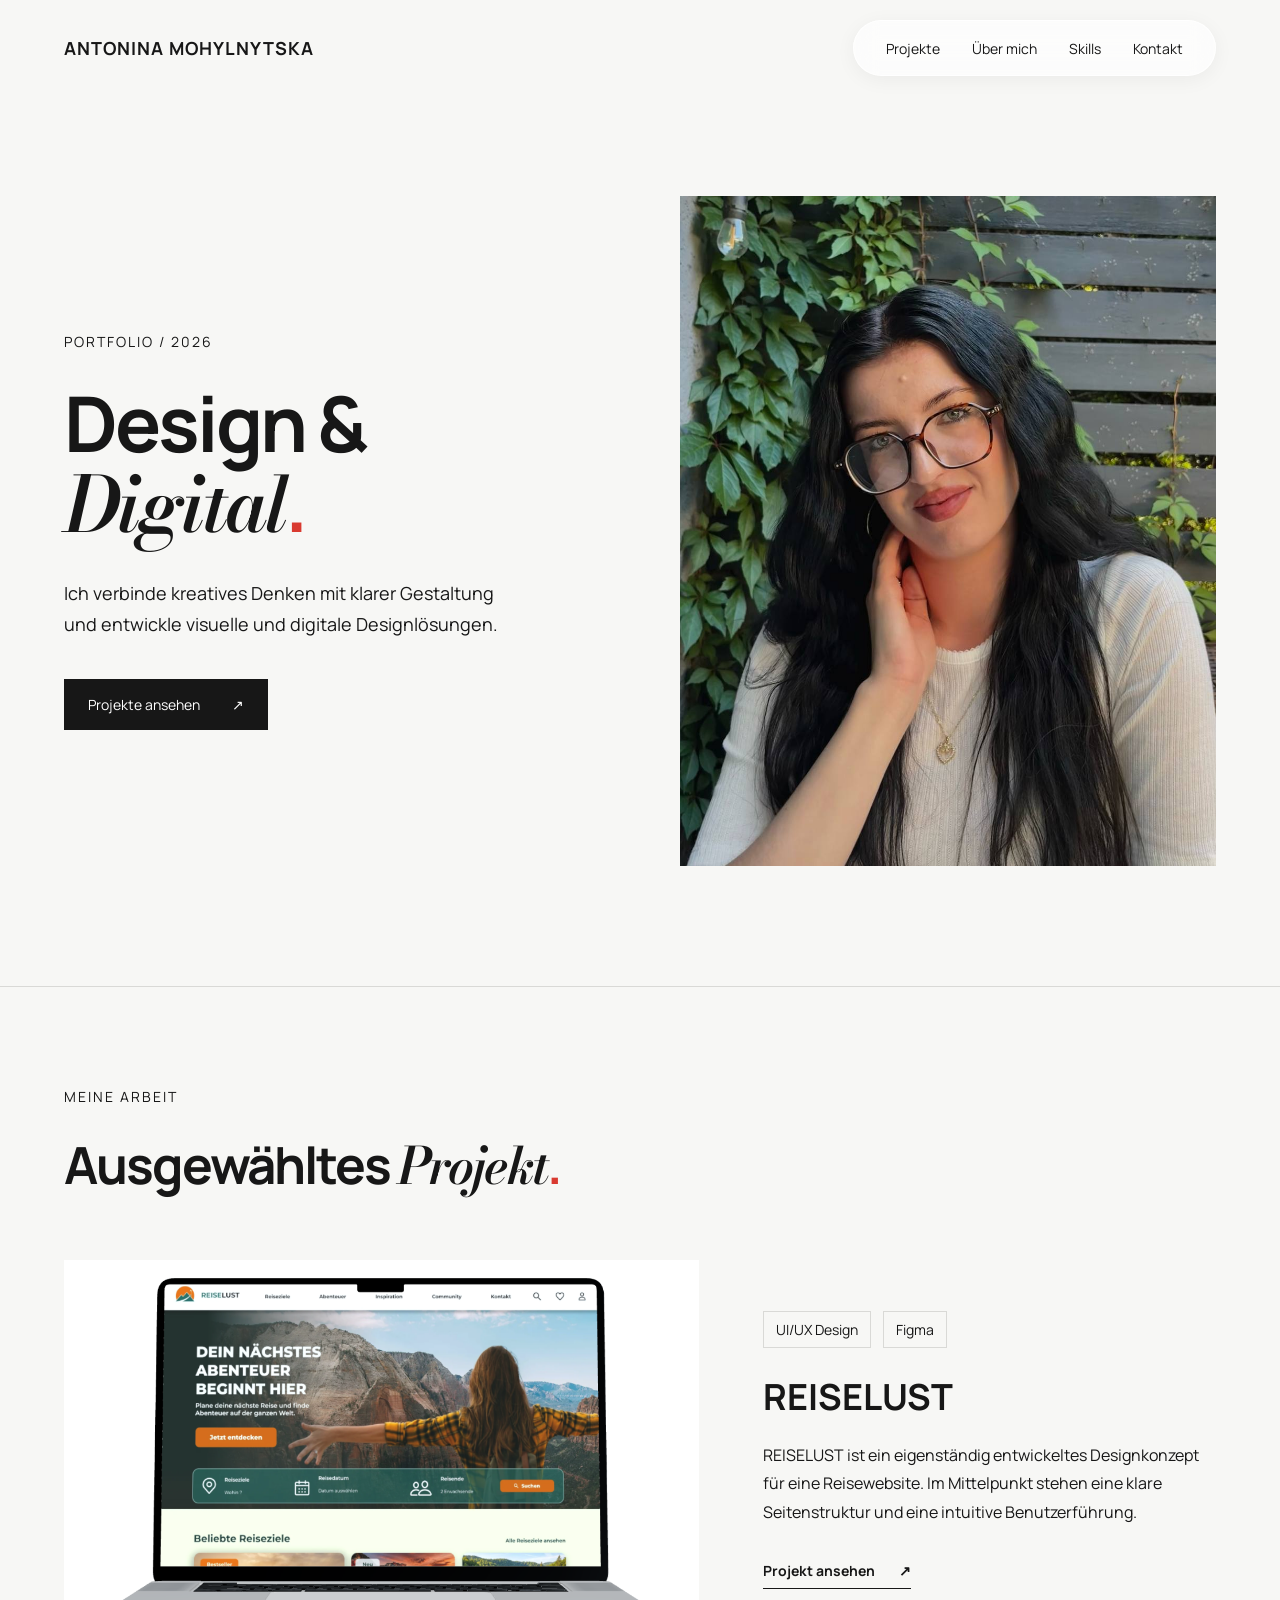
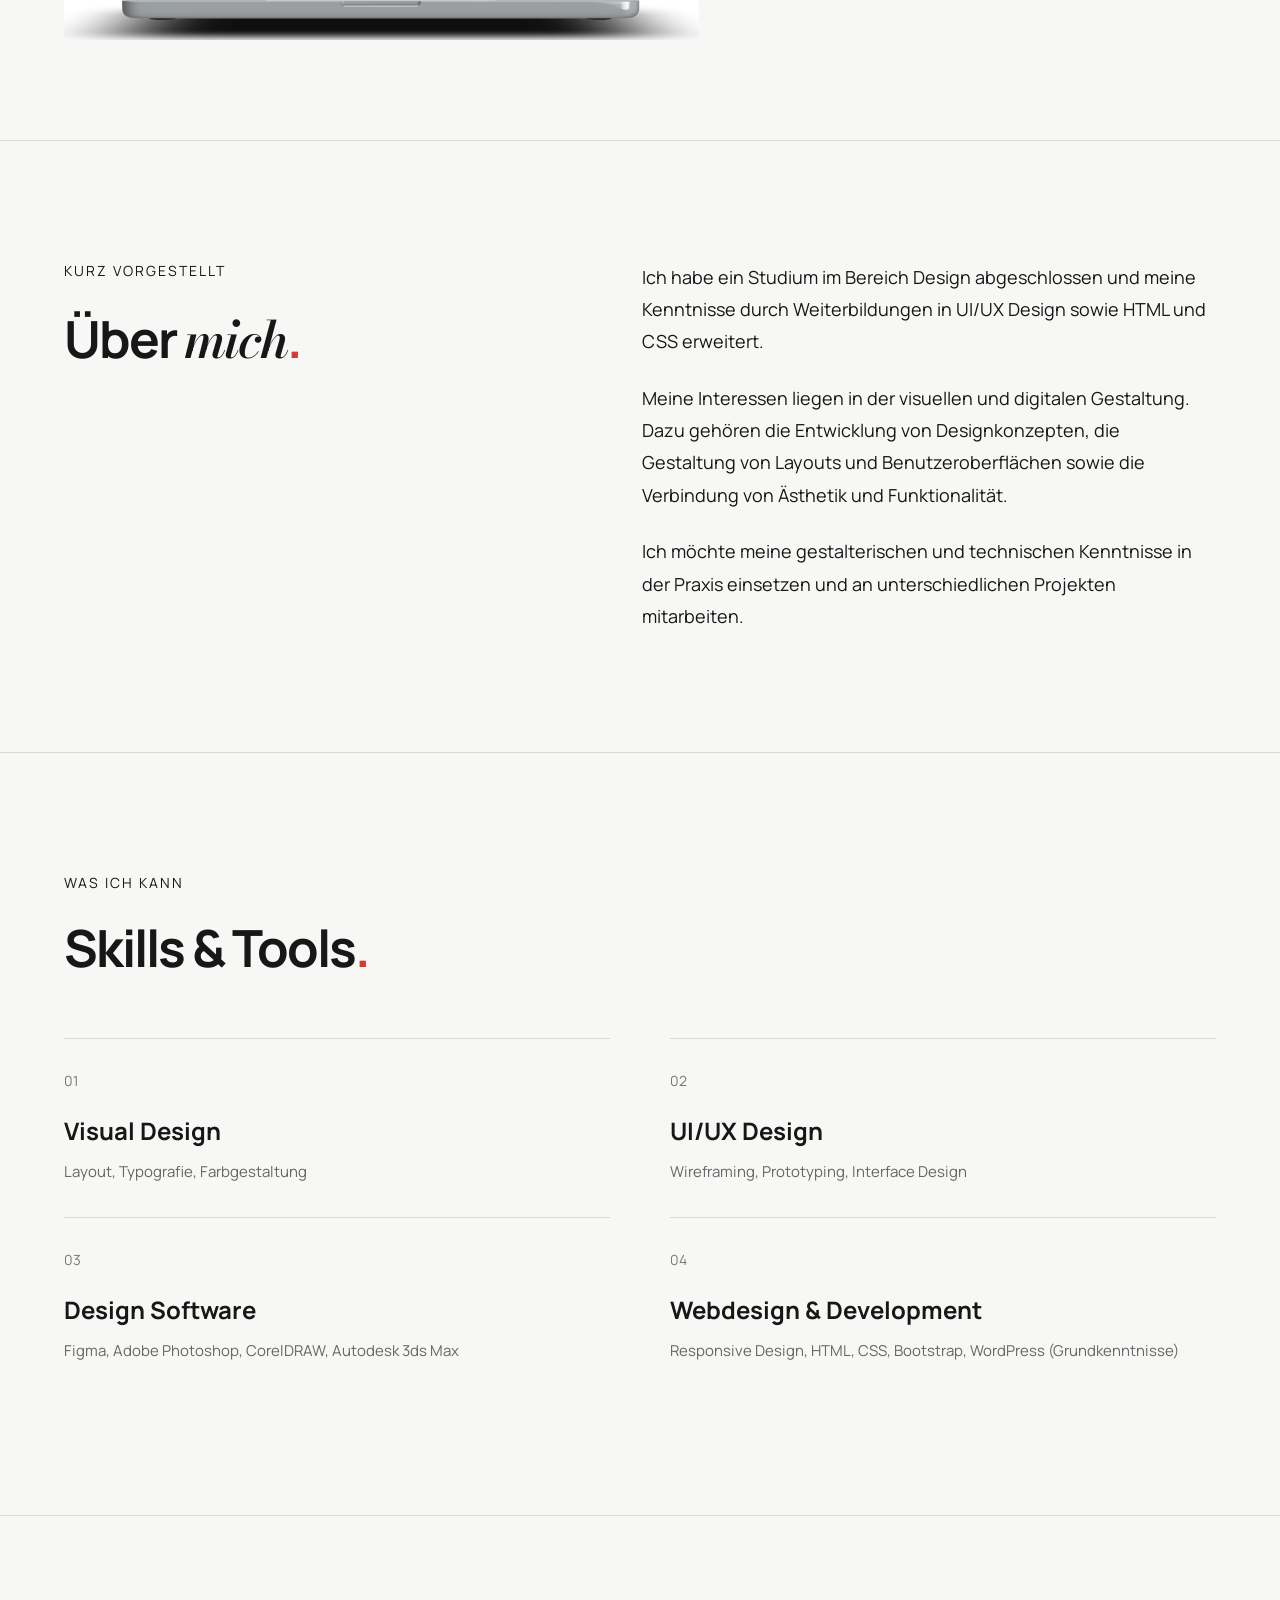
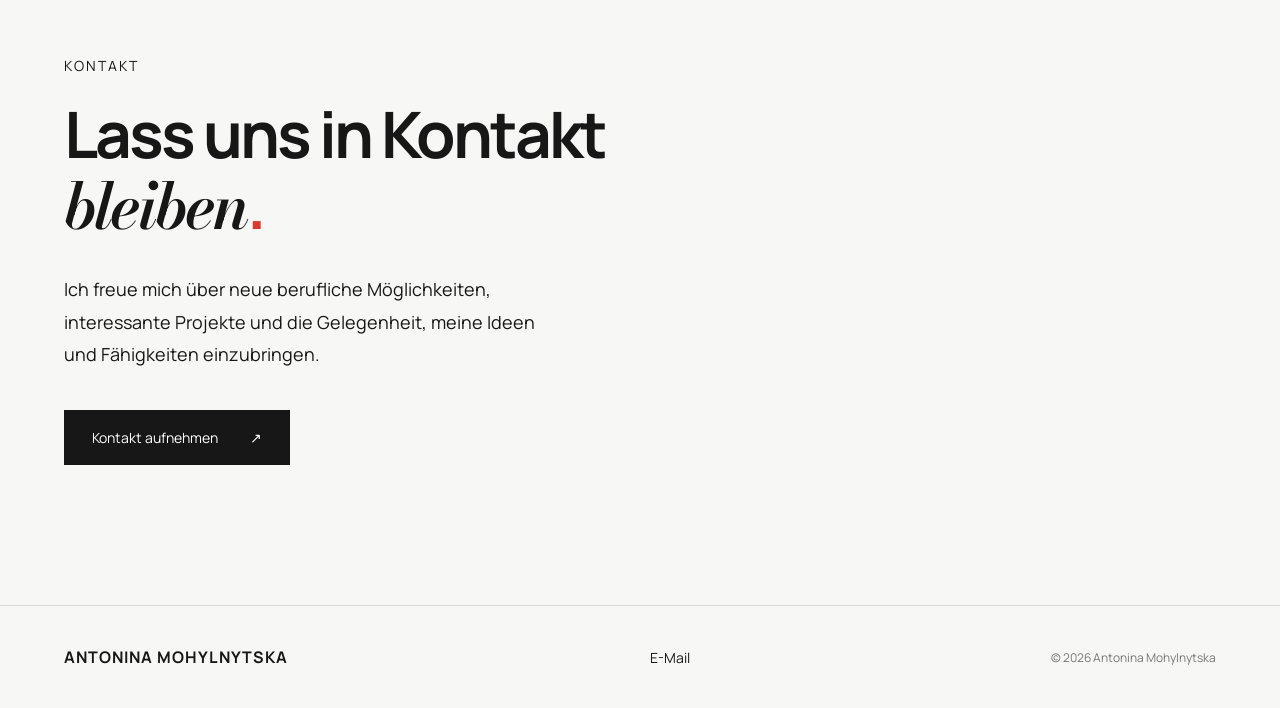
==== index.html @ 6f817949 "Initial commit" ====
<!DOCTYPE html>
<html lang="de">

<head>
    <meta charset="UTF-8">
    <meta name="viewport" content="width=device-width, initial-scale=1.0">
    <title>Portfolio | Design & Digital</title>
    <link rel="stylesheet" href="css/variables.css">
    <link rel="stylesheet" href="css/style.css">
    <link rel="stylesheet" href="css/fonts.css">
    <link rel="stylesheet" href="css/sections.css">
</head>

<body>
    <header class="header">
        <div class="container">
            <nav class="navigation">
                <a href="#" class="logo">ANTONINA MOHYLNYTSKA</a>
                <ul class="nav-list">
                    <li><a href="#projekte">Projekte</a></li>
                    <li><a href="#ueber-mich">Über mich</a></li>
                    <li><a href="#skills">Skills</a></li>
                    <li><a href="#kontakt">Kontakt</a></li>
                </ul>
            </nav>
        </div>
    </header>
    <main>
        <section class="hero">
            <div class="container">
                <div class="hero-content">
                    <div class="hero-text">
                        <p class="hero-label">PORTFOLIO / 2026</p>
                        <h1>
                            Design <span class="hero-amp">&</span><br>
                            <span class="hero-elegant">Digital</span><span>.</span>
                        </h1>
                        <p class="hero-description">
                            Ich verbinde kreatives Denken mit klarer
                            Gestaltung und entwickle visuelle und
                            digitale Designlösungen.
                        </p>
                        <a href="#projekte" class="hero-button">Projekte ansehen<span aria-hidden="true">↗</span>
                        </a>
                    </div>
                    <div class="hero-image">
                        <img src="images/meine-porträt.jpg" alt="Porträt der Designerin">
                    </div>
                </div>
            </div>
        </section>

        <section class="projects" id="projekte">
            <div class="container">
                <div class="section-heading">
                    <p class="section-label">MEINE ARBEIT</p>
                    <h2>
                        Ausgewähltes <span class="section-elegant">Projekt</span><span>.</span>
                    </h2>
                </div>
                <div class="project-card">
                    <div class="project-image">
                        <img src="images/reiselust-mockup.png" alt="Startseite des REISELUST Webdesign-Projekts">
                    </div>
                    <div class="project-info">
                        <div class="project-meta">
                            <span>UI/UX Design</span>
                            <span>Figma</span>
                        </div>
                        <h3>REISELUST</h3>
                        <p>
                            REISELUST ist ein eigenständig entwickeltes
                            Designkonzept für eine Reisewebsite.
                            Im Mittelpunkt stehen eine klare Seitenstruktur und eine intuitive Benutzerführung.
                        </p>
                        <a href="reiselust.html" class="project-link">Projekt ansehen<span aria-hidden="true">↗</span>
                        </a>
                    </div>
                </div>
            </div>
        </section>

        <section class="about" id="ueber-mich">
            <div class="container">
                <div class="about-content">
                    <div class="about-heading">
                        <p class="section-label">KURZ VORGESTELLT</p>
                        <h2>Über <span class="section-elegant">mich</span><span>.</span></h2>
                    </div>

                    <div class="about-text">
                        <p>
                            Ich habe ein Studium im Bereich Design
                            abgeschlossen und meine Kenntnisse durch
                            Weiterbildungen in UI/UX Design sowie
                            HTML und CSS erweitert.
                        </p>

                        <p>
                            Meine Interessen liegen in der visuellen
                            und digitalen Gestaltung. Dazu gehören
                            die Entwicklung von Designkonzepten,
                            die Gestaltung von Layouts und
                            Benutzeroberflächen sowie die Verbindung
                            von Ästhetik und Funktionalität.
                        </p>

                        <p>
                            Ich möchte meine gestalterischen und
                            technischen Kenntnisse in der Praxis
                            einsetzen und an unterschiedlichen Projekten
                            mitarbeiten.
                        </p>
                    </div>

                </div>
            </div>
        </section>

        <section class="skills" id="skills">
            <div class="container">

                <div class="section-heading">
                    <p class="section-label">WAS ICH KANN</p>
                    <h2>Skills & Tools<span>.</span></h2>
                </div>

                <div class="skills-grid">

                    <div class="skill-item">
                        <span class="skill-number">01</span>
                        <h3>Visual Design</h3>
                        <p>
                            Layout, Typografie, Farbgestaltung
                        </p>
                    </div>

                    <div class="skill-item">
                        <span class="skill-number">02</span>
                        <h3>UI/UX Design</h3>
                        <p>
                            Wireframing, Prototyping,
                            Interface Design
                        </p>
                    </div>

                    <div class="skill-item">
                        <span class="skill-number">03</span>
                        <h3>Design Software</h3>
                        <p>
                            Figma, Adobe Photoshop,
                            CorelDRAW, Autodesk 3ds Max
                        </p>
                    </div>

                    <div class="skill-item">
                        <span class="skill-number">04</span>
                        <h3>Webdesign & Development</h3>
                        <p>
                            Responsive Design, HTML, CSS,
                            Bootstrap, WordPress (Grundkenntnisse)
                        </p>
                    </div>

                </div>
            </div>
        </section>

        <section class="contact" id="kontakt">
            <div class="container">

                <p class="section-label">KONTAKT</p>

                <h2>
                    Lass uns in Kontakt<br>
                    <span class="section-elegant">bleiben</span><span>.</span>
                </h2>

                <p class="contact-description">
                    Ich freue mich über neue berufliche
                    Möglichkeiten, interessante Projekte
                    und die Gelegenheit, meine Ideen und
                    Fähigkeiten einzubringen.
                </p>

                <a href="mailto:deine-email@example.com" class="contact-button">
                    Kontakt aufnehmen
                    <span aria-hidden="true">↗</span>
                </a>

            </div>
        </section>

    </main>
    <footer class="footer">
        <div class="container">
            <div class="footer-content">
                <a href="#" class="footer-logo">ANTONINA MOHYLNYTSKA</a>
                <div class="footer-links">
                    <a href="mailto:i.am.080802@gmail.com">E-Mail</a>
                </div>
                <p class="copyright">© 2026 Antonina Mohylnytska</p>
            </div>
        </div>
    </footer>

</body>

</html>
---- css/variables.css ----
:root {
    --color-primary: #171717;
    --color-background: #F7F7F5;
    --color-border: #D9D9D6;
    --color-accent: #D93A30;
    --color-white: #FFFFFF;
}
---- css/style.css ----
* {
    margin: 0;
    padding: 0;
    box-sizing: border-box;
}

html {
    scroll-behavior: smooth;
}

body {
    background-color: var(--color-background);
    color: var(--color-primary);
}

.container {
    width: 90%;
    max-width: 1200px;
    margin: 0 auto;
}

a {
    color: inherit;
    text-decoration: none;
}

img {
    max-width: 100%;
    height: auto;
}

body {
    overflow-x: hidden;
}

.hero-elegant {
    font-family: "Bodoni Moda", serif;
    font-weight: 600;
    font-style: italic;
}
---- css/fonts.css ----
body {
    font-family: "Manrope", sans-serif;
}

@font-face {
    font-family: "Manrope";
    src: url("../fonts/Manrope-Regular.woff2") format("woff2");
    font-weight: 400;
    font-style: normal;
    font-display: swap;
}

@font-face {
    font-family: "Manrope";
    src: url("../fonts/Manrope-Bold.woff2") format("woff2");
    font-weight: 700;
    font-style: normal;
    font-display: swap;
}

@font-face {
    font-family: "Bodoni Moda";
    src: url("../fonts/BodoniModa_18pt-SemiBoldItalic.woff2") format("woff2");
    font-weight: 600;
    font-style: italic;
    font-display: swap;
}
---- css/sections.css ----
.header {
    position: sticky;
    top: 0;
    z-index: 100;
    padding: 20px 0;
}

.navigation {
    display: flex;
    justify-content: space-between;
    align-items: center;
    gap: 24px;
}

.logo {
    font-size: 18px;
    font-weight: 700;
    letter-spacing: 1px;
    white-space: nowrap;
}

.nav-list {
    display: flex;
    align-items: center;
    gap: 32px;
    list-style: none;
    padding: 16px 32px;
    border-radius: 50px;
    background: rgba(255, 255, 255, 0.65);
    backdrop-filter: blur(12px);
    -webkit-backdrop-filter: blur(12px);
    border: 1px solid rgba(255, 255, 255, 0.8);
    box-shadow: 0 4px 20px rgba(0, 0, 0, 0.05);
}

.nav-list a {
    font-size: 14px;
    transition: color 0.3s ease;
}

.nav-list a:hover {
    color: var(--color-accent);
}

/*Mobile Header*/
@media (max-width: 768px) {
    .navigation {
        flex-direction: column;
        gap: 16px;
    }

    .nav-list {
        gap: 16px;
        padding: 14px 20px;
        flex-wrap: wrap;
        justify-content: center;
    }

    .nav-list a {
        font-size: 12px;
    }
}

/*Hero Section*/
.hero {
    padding: 100px 0 120px;
}

.hero-content {
    display: grid;
    grid-template-columns: 1fr 1fr;
    align-items: center;
    gap: 80px;
}

.hero-label {
    font-size: 14px;
    letter-spacing: 2px;
    margin-bottom: 32px;
}

.hero-text h1 {
    font-family: "Manrope", sans-serif;
    font-size: clamp(48px, 6vw, 88px);
    font-weight: 700;
    line-height: 1.05;
    letter-spacing: -3px;
    margin-bottom: 32px;
}

.hero-text h1 span {
    color: var(--color-accent);
}

.hero-text h1 .hero-elegant {
    color: var(--color-primary);
}

.hero-text h1 .hero-amp {
    color: var(--color-primary);
}

.hero-description {
    max-width: 440px;
    font-size: 18px;
    line-height: 1.7;
    margin-bottom: 40px;
}

.hero-button {
    display: inline-flex;
    align-items: center;
    gap: 32px;
    padding: 16px 24px;
    background-color: var(--color-primary);
    color: var(--color-white);
    font-size: 14px;
    transition: background-color 0.3s ease;
}

.hero-button:hover {
    background-color: var(--color-accent);
}

.hero-image {
    width: 100%;
    aspect-ratio: 4/5;
    overflow: hidden;
}

.hero-image img {
    width: 100%;
    height: 100%;
    object-fit: cover;
    display: block;
}

/*Mobile Hero*/
@media (max-width: 768px) {
    .hero {
        padding: 60px 0;
    }

    .hero-content {
        grid-template-columns: 1fr;
        gap: 48px;
    }

    .hero-text h1 {
        font-size: clamp(42px, 10vw, 64px);
        letter-spacing: -2px;
    }

    .hero-description {
        font-size: 16px;
    }

    .hero-image {
        max-width: 500px;
    }
}

/*Projekts Section*/
.projects {
    padding: 100px 0;
    border-top: 1px solid var(--color-border);
}

.section-heading {
    margin-bottom: 56px;
}

.section-label {
    font-size: 14px;
    letter-spacing: 2px;
    margin-bottom: 20px;
}

.section-heading h2 {
    font-family: "Manrope", sans-serif;
    font-size: clamp(32px, 4vw, 52px);
    font-weight: 700;
    letter-spacing: -2px;
}

.section-heading h2 span {
    color: var(--color-accent);
}

.project-card {
    display: grid;
    grid-template-columns: 1.4fr 1fr;
    gap: 64px;
    align-items: center;
}

.project-image {
    background-color: transparent;
    padding: 0;
}

.project-image img {
    display: block;
    width: 100%;
    height: auto;
}

.project-meta {
    display: flex;
    gap: 12px;
    margin-bottom: 24px;
}

.project-meta span {
    padding: 8px 12px;
    border: 1px solid var(--color-border);
    font-size: 14px;
}

.project-info h3 {
    font-size: 36px;
    margin-bottom: 20px;
}

.project-info p {
    font-size: 16px;
    line-height: 1.8;
    margin-bottom: 32px;
}

.project-link {
    display: inline-flex;
    align-items: center;
    gap: 24px;
    padding-bottom: 8px;
    border-bottom: 1px solid var(--color-primary);
    font-size: 14px;
    font-weight: 600;
}

.project-link:hover {
    color: var(--color-accent);
    border-color: var(--color-accent);
}

/*Mobile Projects*/
@media (max-width: 768px) {
    .projects {
        padding: 60px 0;
    }

    .project-card {
        grid-template-columns: 1fr;
        gap: 32px;
    }

    .project-image {
        padding: 16px;
    }

    .project-info h3 {
        font-size: 28px;
    }
}

/*About Section*/
.about {
    padding: 120px 0;
    border-top: 1px solid var(--color-border);
}

.about-content {
    display: grid;
    grid-template-columns: 1fr 1.2fr;
    gap: 100px;
}

.about-heading h2 {
    font-family: "Manrope", sans-serif;
    font-size: clamp(36px, 4vw, 52px);
    font-weight: 700;
    letter-spacing: -2px;
}

.about-heading h2 span {
    color: var(--color-accent);
}

.about-text {
    max-width: 600px;
}

.about-text p {
    font-size: 18px;
    line-height: 1.8;
    margin-bottom: 24px;
}

.about-text p:last-child {
    margin-bottom: 0;
}

/*Mobile About*/
@media (max-width: 768px) {
    .about {
        padding: 60px 0;
    }

    .about-content {
        grid-template-columns: 1fr;
        gap: 32px;
    }

    .about-text p {
        font-size: 16px;
    }
}

/*Skills Section*/
.skills {
    padding: 120px 0;
    border-top: 1px solid var(--color-border);
}

.skills-grid {
    display: grid;
    grid-template-columns: repeat(2, 1fr);
    gap: 0 60px;
}

.skill-item {
    padding: 32px 0;
    border-top: 1px solid var(--color-border);
}

.skill-number {
    display: block;
    font-size: 14px;
    color: #777777;
    margin-bottom: 24px;
}

.skill-item h3 {
    font-size: 24px;
    font-weight: 600;
    margin-bottom: 12px;
}

.skill-item p {
    font-size: 15px;
    line-height: 1.7;
    color: #666666;
}

/*Mobile Skills*/
@media (max-width: 768px) {
    .skills {
        padding: 60px 0;
    }

    .skills-grid {
        grid-template-columns: 1fr;
    }

    .skill-item h3 {
        font-size: 22px;
    }
}


/* CONTACT SECTION */

.contact {
    padding: 140px 0;
    border-top: 1px solid var(--color-border);
}

.contact h2 {
    font-size: clamp(40px, 6vw, 80px);
    line-height: 1.1;
    letter-spacing: -3px;
    margin: 24px 0 32px;
}

.contact h2 span {
    color: var(--color-accent);
}

.contact-description {
    max-width: 500px;
    font-size: 18px;
    line-height: 1.8;
    margin-bottom: 40px;
}

.contact-button {
    display: inline-flex;
    align-items: center;
    gap: 32px;
    padding: 18px 28px;
    background-color: var(--color-primary);
    color: var(--color-white);
    font-size: 14px;
    transition: background-color 0.3s ease;
}

.contact-button:hover {
    background-color: var(--color-accent);
}

.contact h2 {
    font-family: "Manrope", sans-serif;
    font-size: clamp(40px, 5vw, 72px);
    font-weight: 700;
}

.contact h2 .section-elegant {
    font-family: "Bodoni Moda", serif;
    font-weight: 600;
    font-style: italic;
    color: var(--color-primary);
}

/* FOOTER */

.footer {
    border-top: 1px solid var(--color-border);
    padding: 40px 0;
}

.footer-content {
    display: flex;
    justify-content: space-between;
    align-items: center;
    gap: 24px;
}

.footer-logo {
    font-size: 16px;
    font-weight: 700;
    letter-spacing: 1px;
}

.footer-links {
    display: flex;
    gap: 32px;
}

.footer-links a {
    font-size: 14px;
}

.footer-links a:hover {
    color: var(--color-accent);
}

.copyright {
    font-size: 12px;
    color: #777777;
}

/* MOBILE CONTACT & FOOTER */

@media (max-width: 768px) {
    .contact {
        padding: 80px 0;
    }

    .contact h2 {
        font-size: clamp(36px, 9vw, 56px);
        letter-spacing: -2px;
    }

    .contact-description {
        font-size: 16px;
    }

    .footer-content {
        flex-direction: column;
        text-align: center;
    }

    .footer-links {
        flex-wrap: wrap;
        justify-content: center;
        gap: 20px;
    }
}

/* REISELUST CASE STUDY*/

.case-hero {
    padding: 80px 0 120px;
}

.case-back {
    display: inline-block;
    margin-bottom: 80px;
    color: #171717;
    font-size: 14px;
    text-decoration: none;
    transition: color 0.3s ease;
}

.case-back:hover {
    color: #D93A30;
}

.case-hero .section-label {
    margin-bottom: 20px;
}

.case-hero h1 {
    font-family: "Manrope", sans-serif;
    margin: 0 0 24px;
    font-size: clamp(48px, 7vw, 96px);
    font-weight: 700;
    line-height: 1.05;
    letter-spacing: -0.05em;
}

.case-hero h1 span {
    color: #D93A30;
}

.case-intro {
    max-width: 650px;
    margin-bottom: 64px;
    font-size: 18px;
    line-height: 1.7;
}

.case-hero-image {
    max-width: 1100px;
    margin: 0 auto;
}

.case-hero-image img {
    display: block;
    width: 100%;
    height: auto;
}

@media (max-width: 768px) {
    .case-hero {
        padding: 40px 0 64px;
    }

    .case-back {
        margin-bottom: 56px;
    }

    .case-intro {
        font-size: 16px;
        margin-bottom: 40px;
    }
}


/* CASE STUDY – OVERVIEW */

.case-overview {
    padding: 100px 0;
    border-top: 1px solid #E0E0E0;
}

.case-overview .section-label {
    margin-bottom: 48px;
}

.case-overview-grid {
    display: grid;
    grid-template-columns: 1fr 1fr;
    gap: 80px;
}

.case-overview-title h2 {
    font-size: clamp(32px, 4vw, 56px);
    line-height: 1.1;
    letter-spacing: -0.04em;
}

.case-overview-title h2 span {
    color: #D93A30;
}

.case-overview-content>p {
    font-size: 18px;
    line-height: 1.8;
    margin-bottom: 48px;
}

.case-details {
    display: grid;
    grid-template-columns: 1fr 1fr;
    gap: 32px;
    padding-top: 32px;
    border-top: 1px solid #DADADA;
}

.case-details h3 {
    font-size: 14px;
    font-weight: 600;
    margin-bottom: 8px;
}

.case-details p {
    font-size: 15px;
    line-height: 1.6;
}

@media (max-width: 768px) {
    .case-overview {
        padding: 64px 0;
    }

    .case-overview-grid {
        grid-template-columns: 1fr;
        gap: 32px;
    }

    .case-overview-content>p {
        font-size: 16px;
    }

    .case-details {
        gap: 24px;
    }
}


/* CASE STUDY – UX ANALYSE */

.case-research {
    padding: 100px 0 120px;
    border-top: 1px solid #E0E0E0;
}

.case-research .section-label {
    margin-bottom: 48px;
}

.case-research-heading {
    display: grid;
    grid-template-columns: 1fr 1fr;
    gap: 80px;
    align-items: start;
    margin-bottom: 80px;
}

.case-research-heading h2 {
    font-size: clamp(32px, 4vw, 56px);
    line-height: 1.1;
    letter-spacing: -0.04em;
}

.case-research-heading h2 span {
    color: #D93A30;
}

.case-research-heading p {
    font-size: 18px;
    line-height: 1.8;
}

.case-research-grid {
    display: grid;
    grid-template-columns: repeat(3, 1fr);
    gap: 48px;
}

.research-item {
    padding-top: 24px;
    border-top: 1px solid #171717;
}

.research-number {
    display: block;
    margin-bottom: 40px;
    font-size: 14px;
    color: #D93A30;
}

.research-item h3 {
    margin-bottom: 20px;
    font-size: 24px;
    font-weight: 600;
}

.research-item p {
    font-size: 16px;
    line-height: 1.8;
}

/* Responsive */

@media (max-width: 768px) {
    .case-research {
        padding: 64px 0;
    }

    .case-research-heading {
        grid-template-columns: 1fr;
        gap: 24px;
        margin-bottom: 48px;
    }

    .case-research-heading p {
        font-size: 16px;
    }

    .case-research-grid {
        grid-template-columns: 1fr;
        gap: 40px;
    }

    .research-number {
        margin-bottom: 24px;
    }
}


/* =========================
   CASE STUDY – EMPATHY MAP
========================= */

.case-empathy {
    padding: 100px 0 120px;
    border-top: 1px solid #E0E0E0;
}

.case-empathy .section-label {
    margin-bottom: 48px;
}

.case-empathy-heading {
    display: grid;
    grid-template-columns: 1fr 1fr;
    gap: 80px;
    margin-bottom: 64px;
}

.case-empathy-heading h2 {
    font-size: clamp(32px, 4vw, 56px);
    line-height: 1.1;
    letter-spacing: -0.04em;
}

.case-empathy-heading h2 span {
    color: #D93A30;
}

.case-empathy-heading p {
    font-size: 18px;
    line-height: 1.8;
}

/* Persona */

.empathy-persona {
    padding: 48px;
    margin-bottom: 64px;
    background-color: #E8E8E5;
}

.empathy-role {
    margin-bottom: 16px;
    font-size: 12px;
    letter-spacing: 0.12em;
}

.empathy-persona h3 {
    margin-bottom: 24px;
    font-size: 28px;
}

.empathy-quote {
    max-width: 800px;
    font-size: clamp(24px, 3vw, 36px);
    font-weight: 600;
    line-height: 1.4;
    letter-spacing: -0.02em;
}

/* Insights */

.empathy-grid {
    display: grid;
    grid-template-columns: repeat(3, 1fr);
    gap: 48px;
}

.empathy-item {
    padding-top: 24px;
    border-top: 1px solid #171717;
}

.empathy-item span {
    display: block;
    margin-bottom: 32px;
    color: #D93A30;
    font-size: 12px;
    letter-spacing: 0.06em;
}

.empathy-item h3 {
    margin-bottom: 20px;
    font-size: 24px;
    line-height: 1.3;
}

.empathy-item p {
    font-size: 16px;
    line-height: 1.8;
}

/* Responsive */

@media (max-width: 768px) {
    .case-empathy {
        padding: 64px 0;
    }

    .case-empathy-heading {
        grid-template-columns: 1fr;
        gap: 24px;
        margin-bottom: 40px;
    }

    .case-empathy-heading p {
        font-size: 16px;
    }

    .empathy-persona {
        padding: 32px 24px;
        margin-bottom: 48px;
    }

    .empathy-grid {
        grid-template-columns: 1fr;
        gap: 40px;
    }

    .empathy-item span {
        margin-bottom: 20px;
    }
}


/* CASE STUDY – DESIGN DECISIONS */

.case-decisions {
    padding: 100px 0 120px;
    border-top: 1px solid #E0E0E0;
}

.case-decisions .section-label {
    margin-bottom: 48px;
}

.case-decisions-heading {
    display: grid;
    grid-template-columns: 1fr 1fr;
    gap: 80px;
    margin-bottom: 80px;
}

.case-decisions-heading h2 {
    font-size: clamp(32px, 4vw, 56px);
    line-height: 1.1;
    letter-spacing: -0.04em;
}

.case-decisions-heading h2 span {
    color: #D93A30;
}

.case-decisions-heading p {
    font-size: 18px;
    line-height: 1.8;
}

/* Decision list */

.decisions-list {
    border-top: 1px solid #171717;
}

.decision-item {
    display: grid;
    grid-template-columns: 100px 1fr;
    gap: 48px;
    padding: 40px 0;
    border-bottom: 1px solid #DADADA;
}

.decision-number {
    color: #D93A30;
    font-size: 14px;
}

.decision-item h3 {
    margin-bottom: 16px;
    font-size: 28px;
    font-weight: 600;
}

.decision-item p {
    max-width: 650px;
    font-size: 16px;
    line-height: 1.8;
}

/* Responsive */

@media (max-width: 768px) {
    .case-decisions {
        padding: 64px 0;
    }

    .case-decisions-heading {
        grid-template-columns: 1fr;
        gap: 24px;
        margin-bottom: 48px;
    }

    .case-decisions-heading p {
        font-size: 16px;
    }

    .decision-item {
        grid-template-columns: 40px 1fr;
        gap: 20px;
        padding: 32px 0;
    }

    .decision-item h3 {
        font-size: 22px;
    }
}

/* REISELUST — UI DESIGN */

.case-ui {
    padding: 6rem 0;
}

.case-ui h2 {
    margin-bottom: 1.5rem;
}

.case-ui-intro {
    max-width: 650px;
    margin-bottom: 4rem;
    line-height: 1.7;
}

.case-ui h3 {
    font-size: 1.25rem;
    margin-bottom: 1.5rem;
}

/* Farbpalette */

.case-colors {
    display: grid;
    grid-template-columns: repeat(3, 1fr);
    gap: 1.5rem;
    margin-bottom: 5rem;
}

.color-swatch {
    height: 180px;
    border-radius: 4px;
    margin-bottom: 1rem;
}

.color-primary {
    background-color: #1F6C63;
}

.color-background {
    background-color: #FAFFE4;
    border: 1px solid #e5e5e5;
}

.color-accent {
    background-color: #D36704;
}

.case-color p {
    font-weight: 600;
    margin-bottom: 0.25rem;
}

.case-color span {
    font-size: 0.875rem;
    color: #777;
}

/* Typografie */

.case-typography {
    padding: 3rem;
    background-color: #f2f2f0;
    border-radius: 4px;
    font-family: "Montserrat", sans-serif;
}

.type-name {
    font-size: 1rem;
    font-weight: 600;
    margin-bottom: 2rem;
}

.type-sample {
    font-size: clamp(2rem, 5vw, 4rem);
    font-weight: 600;
    line-height: 1.2;
    margin-bottom: 2rem;
}

.type-description {
    font-size: 0.95rem;
    line-height: 1.7;
    max-width: 500px;
}

/* Responsive */

@media (max-width: 768px) {
    .case-ui {
        padding: 4rem 0;
    }

    .case-colors {
        grid-template-columns: 1fr;
        gap: 2rem;
        margin-bottom: 4rem;
    }

    .color-swatch {
        height: 140px;
    }

    .case-typography {
        padding: 2rem;
    }
}

/* REISELUST — FINALE SCREENS */

.case-screens {
    padding: 6rem 0;
}

.case-screens h2 {
    margin-bottom: 1.5rem;
}

.case-screens-intro {
    max-width: 650px;
    line-height: 1.7;
    margin-bottom: 4rem;
}

/* Einzelne Screens */

.case-screen {
    margin-bottom: 5rem;
}

.case-screen-heading {
    margin-bottom: 1.5rem;
}

.case-screen-heading span {
    display: block;
    font-size: 0.75rem;
    letter-spacing: 0.1em;
    color: #777;
    margin-bottom: 0.75rem;
}

.case-screen-heading h3 {
    font-size: 1.5rem;
    font-weight: 600;
}

.case-screen img {
    display: block;
    width: 100%;
    height: auto;
    border-radius: 4px;
}

/* Responsive */

@media (max-width: 768px) {
    .case-screens {
        padding: 4rem 0;
    }

    .case-screen {
        margin-bottom: 3.5rem;
    }

    .case-screen-heading h3 {
        font-size: 1.25rem;
    }
}

/* REISELUST — PROJECT END */

.case-end {
    padding: 4rem 0 6rem;
    text-align: center;
    border-top: 1px solid #e5e5e5;
}

.case-end p {
    font-size: 0.75rem;
    letter-spacing: 0.12em;
    color: #777;
    margin-bottom: 1.5rem;
}

.case-end a {
    display: inline-block;
    color: #171717;
    font-size: 1rem;
    font-weight: 600;
    text-decoration: none;
    transition: color 0.2s ease;
}

.case-end a:hover {
    color: #D93A30;
}

/* REISELUST — CASE NAVIGATION */

.case-nav {
    position: sticky;
    top: 0;
    z-index: 100;
    background-color: #F7F7F5;
    border-bottom: 1px solid #e5e5e5;
}

.case-nav-links {
    display: flex;
    align-items: center;
    gap: 2.5rem;
    padding: 1.25rem 0;
    overflow-x: auto;
    scrollbar-width: none;
}

.case-nav-links::-webkit-scrollbar {
    display: none;
}

.case-nav-links a {
    color: #777;
    font-size: 0.85rem;
    font-weight: 500;
    text-decoration: none;
    white-space: nowrap;
    transition: color 0.2s ease;
}

.case-nav-links a:hover {
    color: #171717;
}

@media (max-width: 768px) {
    .case-nav-links {
        gap: 1.5rem;
        padding: 1rem 0;
    }

    .case-nav-links a {
        font-size: 0.75rem;
    }
}

/* Offset for sticky navigation */

#overview,
#research,
#design,
#screens {
    scroll-margin-top: 90px;
}

html {
    scroll-behavior: smooth;
}

/* UI DESIGN — REFINEMENT */

.case-ui {
    padding: 5rem 0;
}

.case-ui-intro {
    margin-bottom: 3rem;
}

.case-ui h3 {
    margin-bottom: 1.25rem;
}

.case-colors {
    gap: 1.25rem;
    margin-bottom: 4rem;
}

.color-swatch {
    height: 120px;
    margin-bottom: 0.75rem;
}

/* UI DESIGN — SAME LAYOUT AS OVERVIEW */

.case-ui {
    padding: 100px 0;
    border-top: 1px solid #E0E0E0;
}

.case-ui .case-label {
    margin-bottom: 48px;
}

.case-ui-grid {
    display: grid;
    grid-template-columns: 1fr 1fr;
    gap: 80px;
    margin-bottom: 64px;
}

.case-ui-title h2 {
    font-size: clamp(32px, 4vw, 56px);
    line-height: 1.1;
    letter-spacing: -0.04em;
    margin-bottom: 0;
}

.case-ui-content p {
    font-size: 18px;
    line-height: 1.8;
    margin: 0;
}

@media (max-width: 768px) {
    .case-ui-grid {
        grid-template-columns: 1fr;
        gap: 24px;
        margin-bottom: 48px;
    }

    .case-ui {
        padding: 64px 0;
    }
}

/* FINALE SCREENS — SAME LAYOUT AS OVERVIEW */

.case-screens {
    padding: 100px 0;
    border-top: 1px solid #E0E0E0;
}

.case-screens .case-label {
    margin-bottom: 48px;
}

.case-screens-grid {
    display: grid;
    grid-template-columns: 1fr 1fr;
    gap: 80px;
    margin-bottom: 64px;
}

.case-screens-title h2 {
    font-size: clamp(32px, 4vw, 56px);
    line-height: 1.1;
    letter-spacing: -0.04em;
    margin-bottom: 0;
}

.case-screens-content p {
    font-size: 18px;
    line-height: 1.8;
    margin: 0;
}

/* Mobile */

@media (max-width: 768px) {
    .case-screens {
        padding: 64px 0;
    }

    .case-screens-grid {
        grid-template-columns: 1fr;
        gap: 24px;
        margin-bottom: 48px;
    }
}

.section-elegant {
    font-family: "Bodoni Moda", serif;
    font-weight: 600;
    font-style: italic;
}

.section-heading h2 .section-elegant,
.about-heading h2 .section-elegant {
    color: var(--color-primary);
}

.case-overview h2 .section-elegant {
    color: var(--color-primary);
}

.case-empathy h2 .section-elegant {
    color: var(--color-primary);
}

.case-decisions h2 .section-elegant {
    color: var(--color-primary);
}

.case-screens h2 .section-elegant {
    color: var(--color-primary);
}

.case-screens h2 .accent-dot {
    color: var(--color-accent);
}
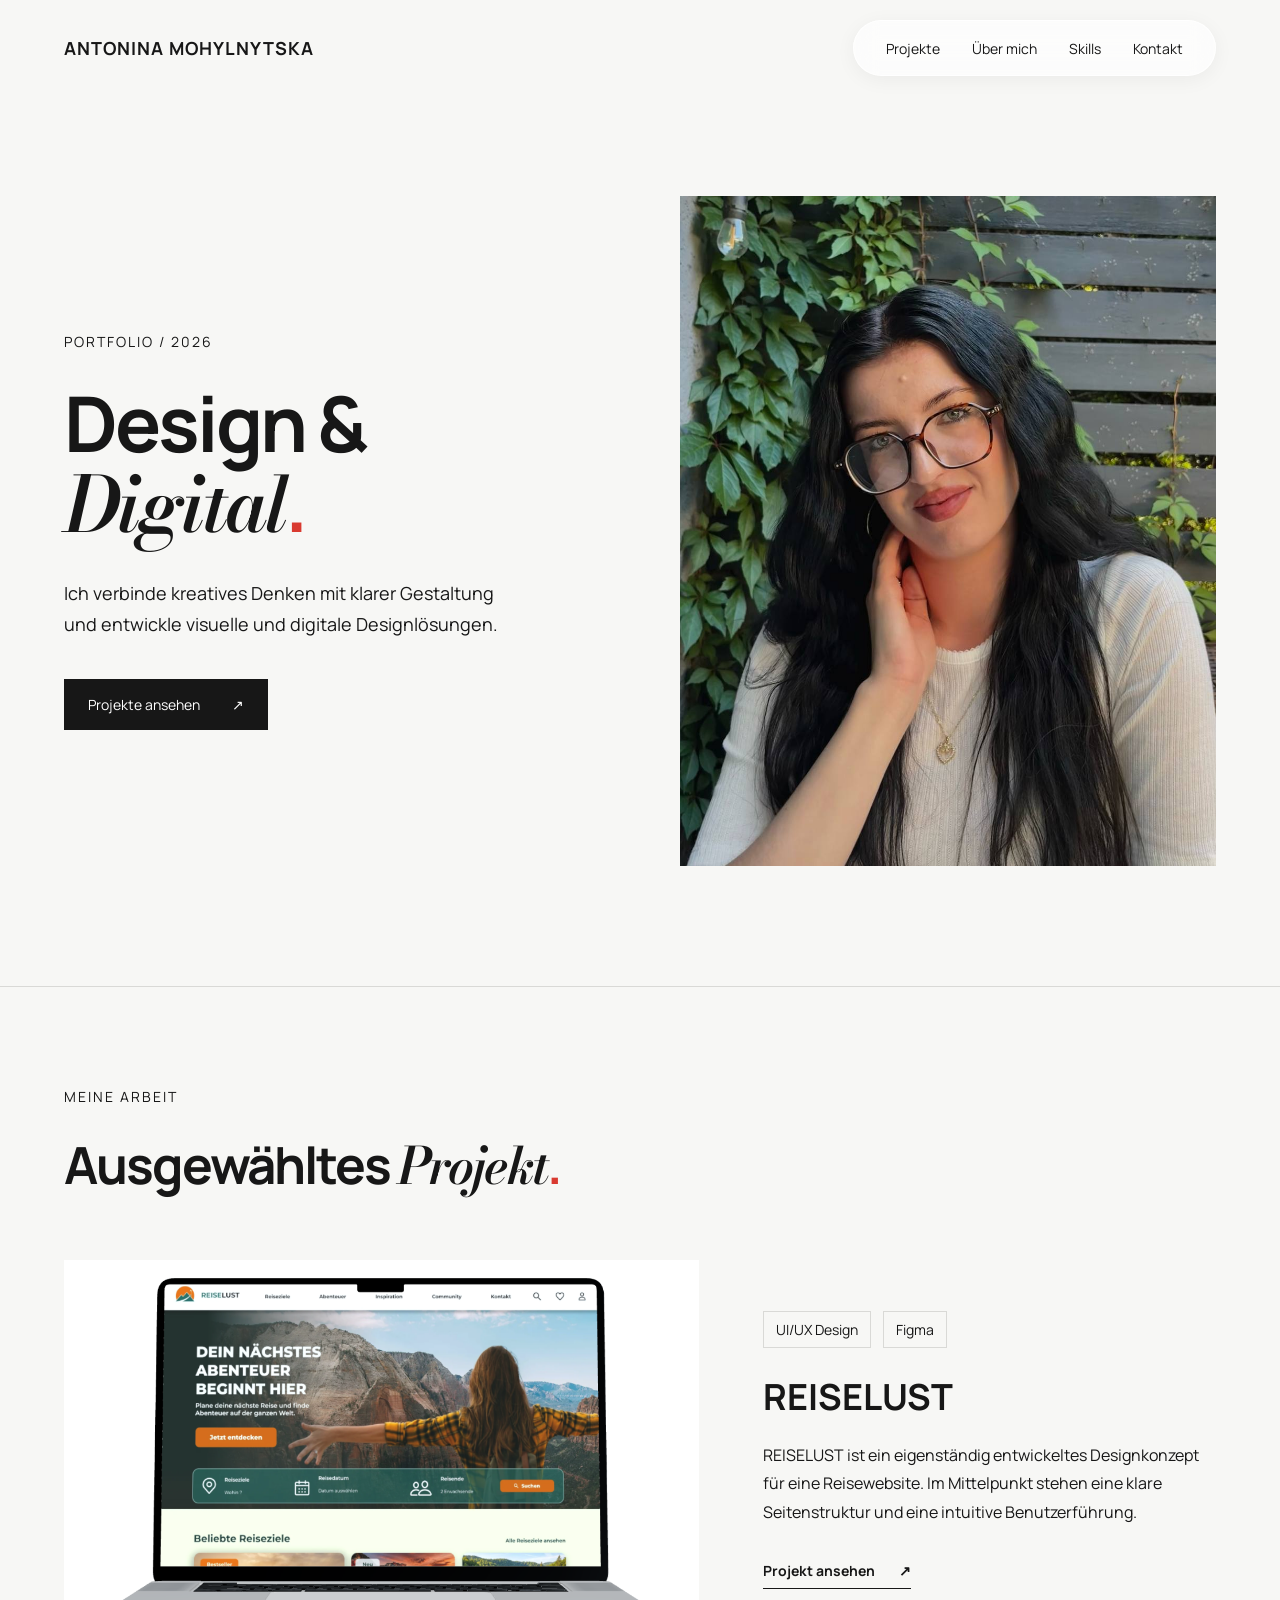
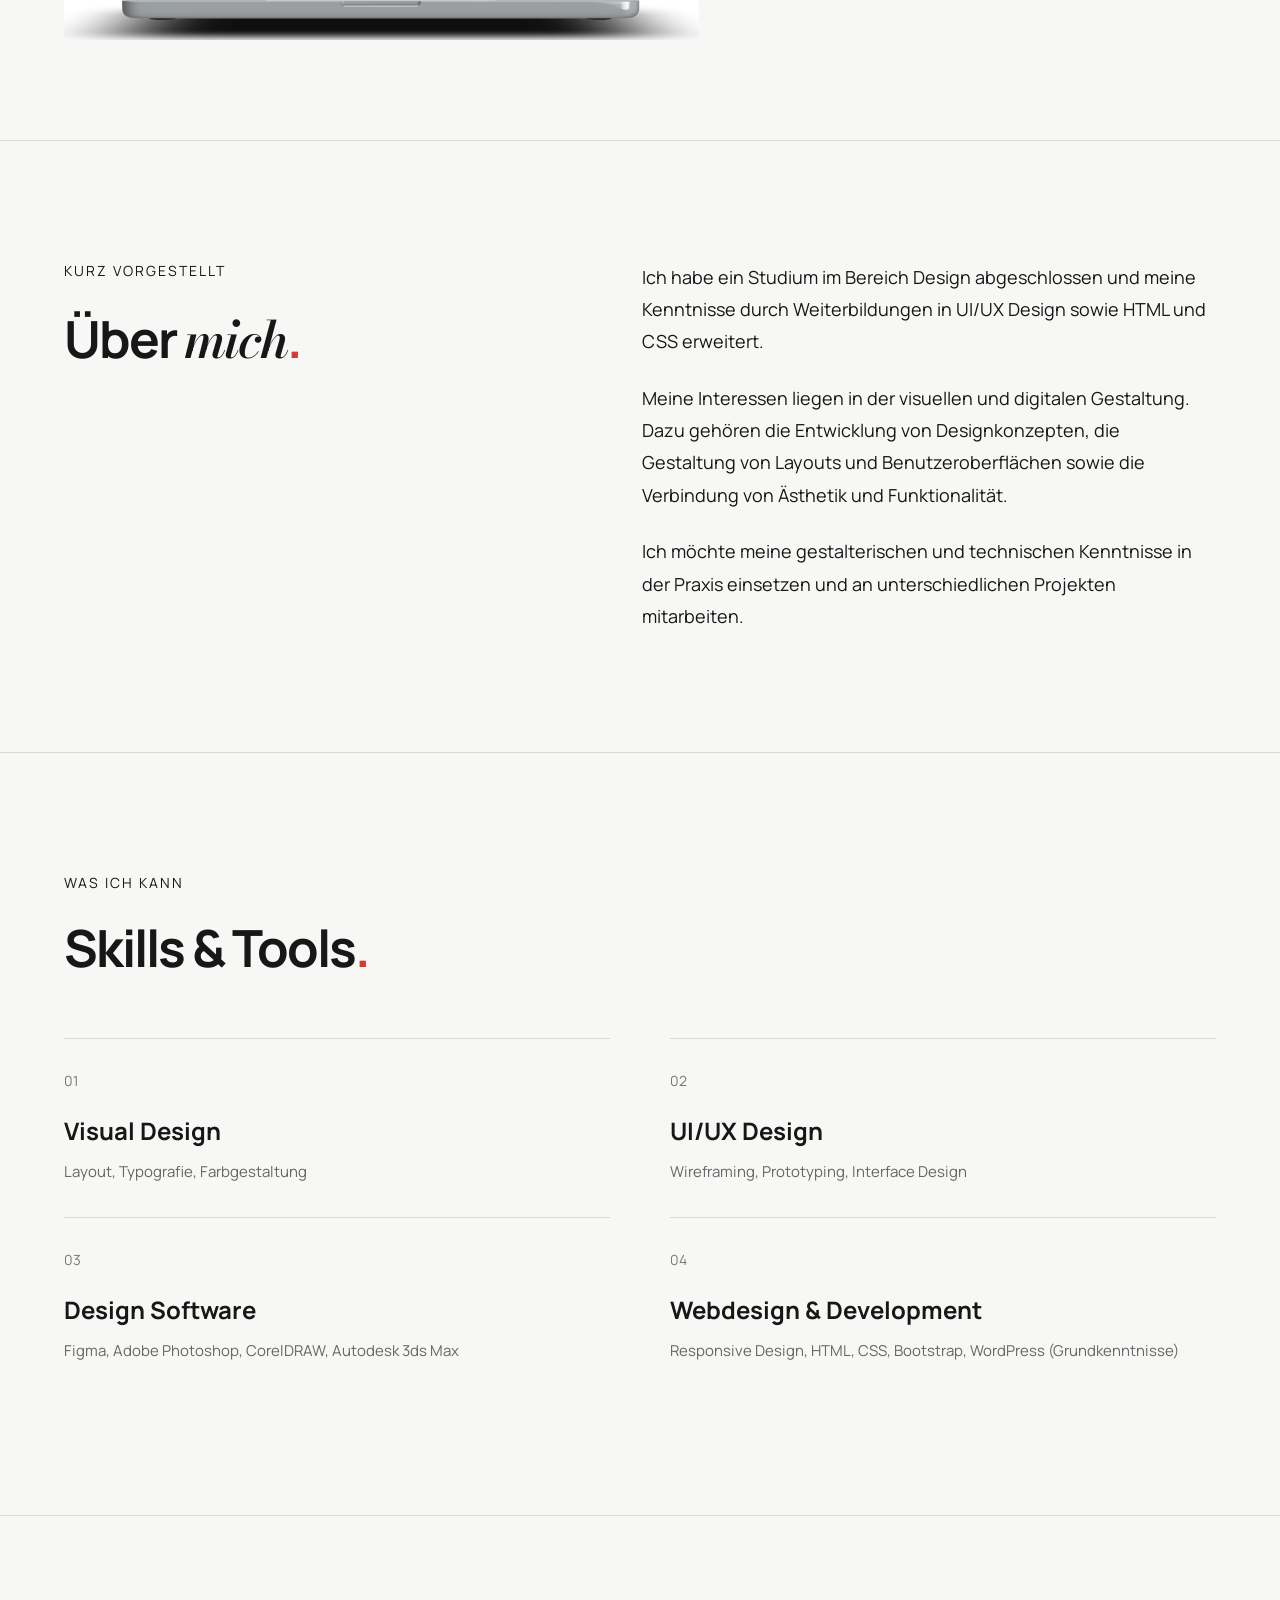
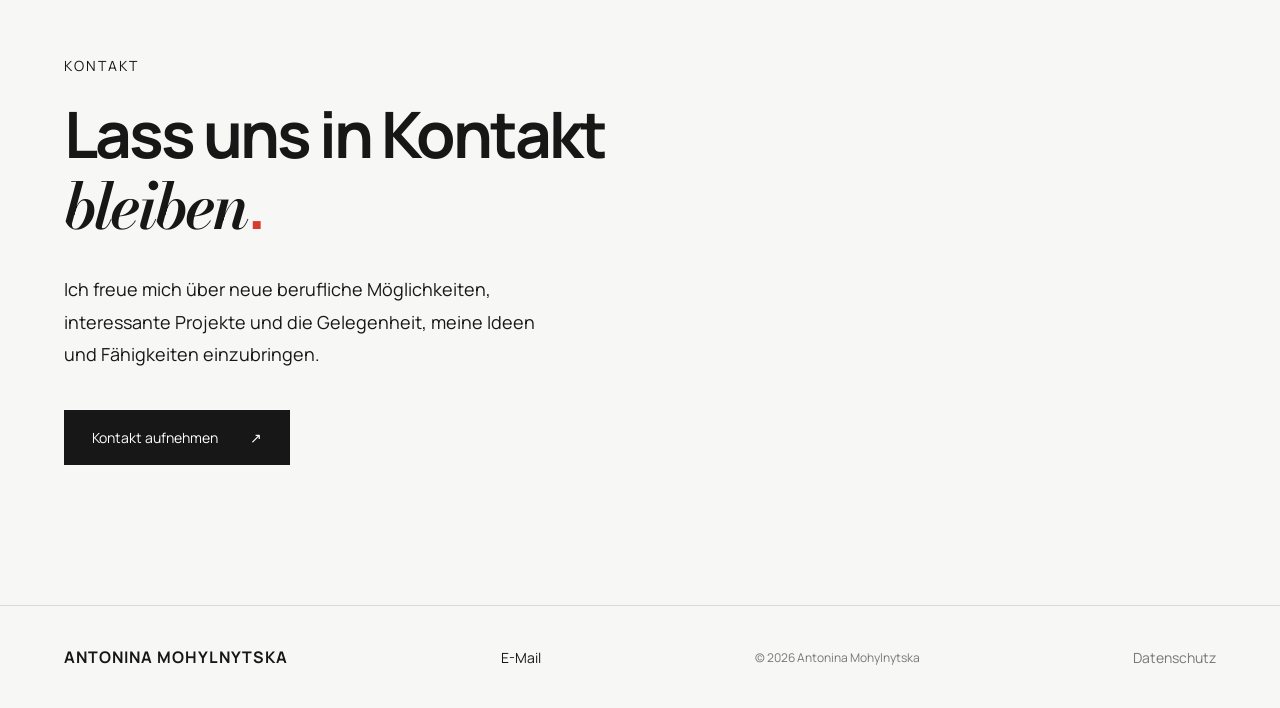
==== commit 318ea265: "Add Datenschutz page" ====
--- a/index.html
+++ b/index.html
@@ -183,7 +183,7 @@
                     Fähigkeiten einzubringen.
                 </p>
 
-                <a href="mailto:deine-email@example.com" class="contact-button">
+                <a href="mailto:i.am.080802@gmail.com" class="contact-button">
                     Kontakt aufnehmen
                     <span aria-hidden="true">↗</span>
                 </a>
@@ -200,7 +200,13 @@
                     <a href="mailto:i.am.080802@gmail.com">E-Mail</a>
                 </div>
                 <p class="copyright">© 2026 Antonina Mohylnytska</p>
-            </div>
+
+                <a href="datenschutz.html" class="footer-legal">
+                    Datenschutz
+                </a>
+
+            </div>
+
         </div>
     </footer>
 
--- a/css/style.css
+++ b/css/style.css
@@ -37,4 +37,88 @@
     font-family: "Bodoni Moda", serif;
     font-weight: 600;
     font-style: italic;
+}
+
+
+/* Datenschutz */
+
+.datenschutz {
+    max-width: 900px;
+    margin: 0 auto;
+    padding: 120px 30px 80px;
+    color: #111111;
+}
+
+.datenschutz h1 {
+    font-size: 40px;
+    font-weight: 700;
+    margin-bottom: 60px;
+}
+
+.datenschutz h2 {
+    font-size: 22px;
+    font-weight: 600;
+    margin-top: 40px;
+    margin-bottom: 16px;
+}
+
+.datenschutz p {
+    font-size: 16px;
+    line-height: 1.8;
+    margin-bottom: 24px;
+}
+
+@media (max-width: 768px) {
+    .datenschutz {
+        padding: 100px 20px 60px;
+    }
+
+    .datenschutz h1 {
+        font-size: 30px;
+    }
+
+    .datenschutz h2 {
+        font-size: 20px;
+    }
+}
+
+
+/* Back Link */
+
+.back-link {
+    display: inline-block;
+    margin-bottom: 50px;
+    color: #111111;
+    font-size: 16px;
+    text-decoration: none;
+    transition: opacity 0.3s ease;
+}
+
+.back-link:hover {
+    opacity: 0.6;
+}
+
+
+.footer-legal {
+    font-size: 14px;
+    font-weight: 400;
+    color: #777777;
+    text-decoration: none;
+    transition: color 0.3s ease;
+}
+
+.footer-legal:hover {
+    color: #111111;
+}
+
+
+.datenschutz ul {
+    padding-left: 24px;
+    margin-bottom: 24px;
+}
+
+.datenschutz li {
+    font-size: 16px;
+    line-height: 1.8;
+    margin-bottom: 8px;
 }
